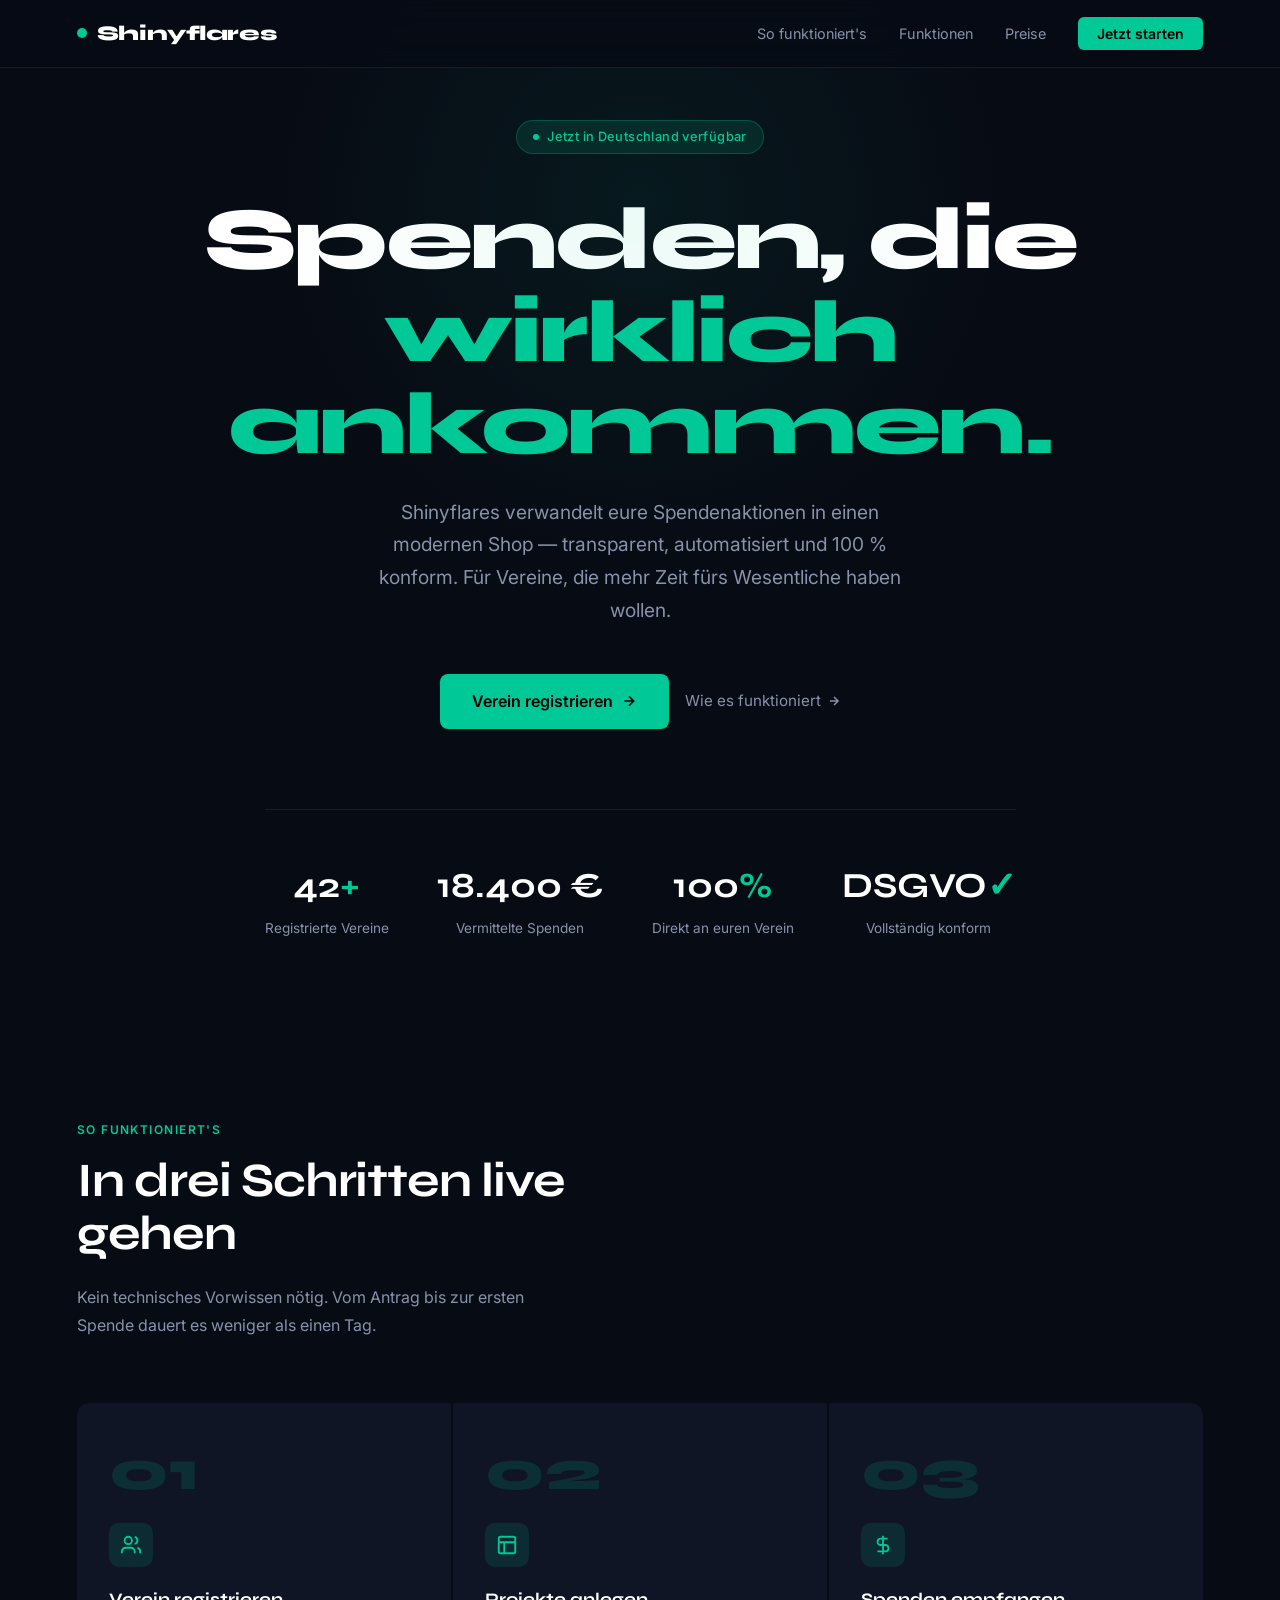
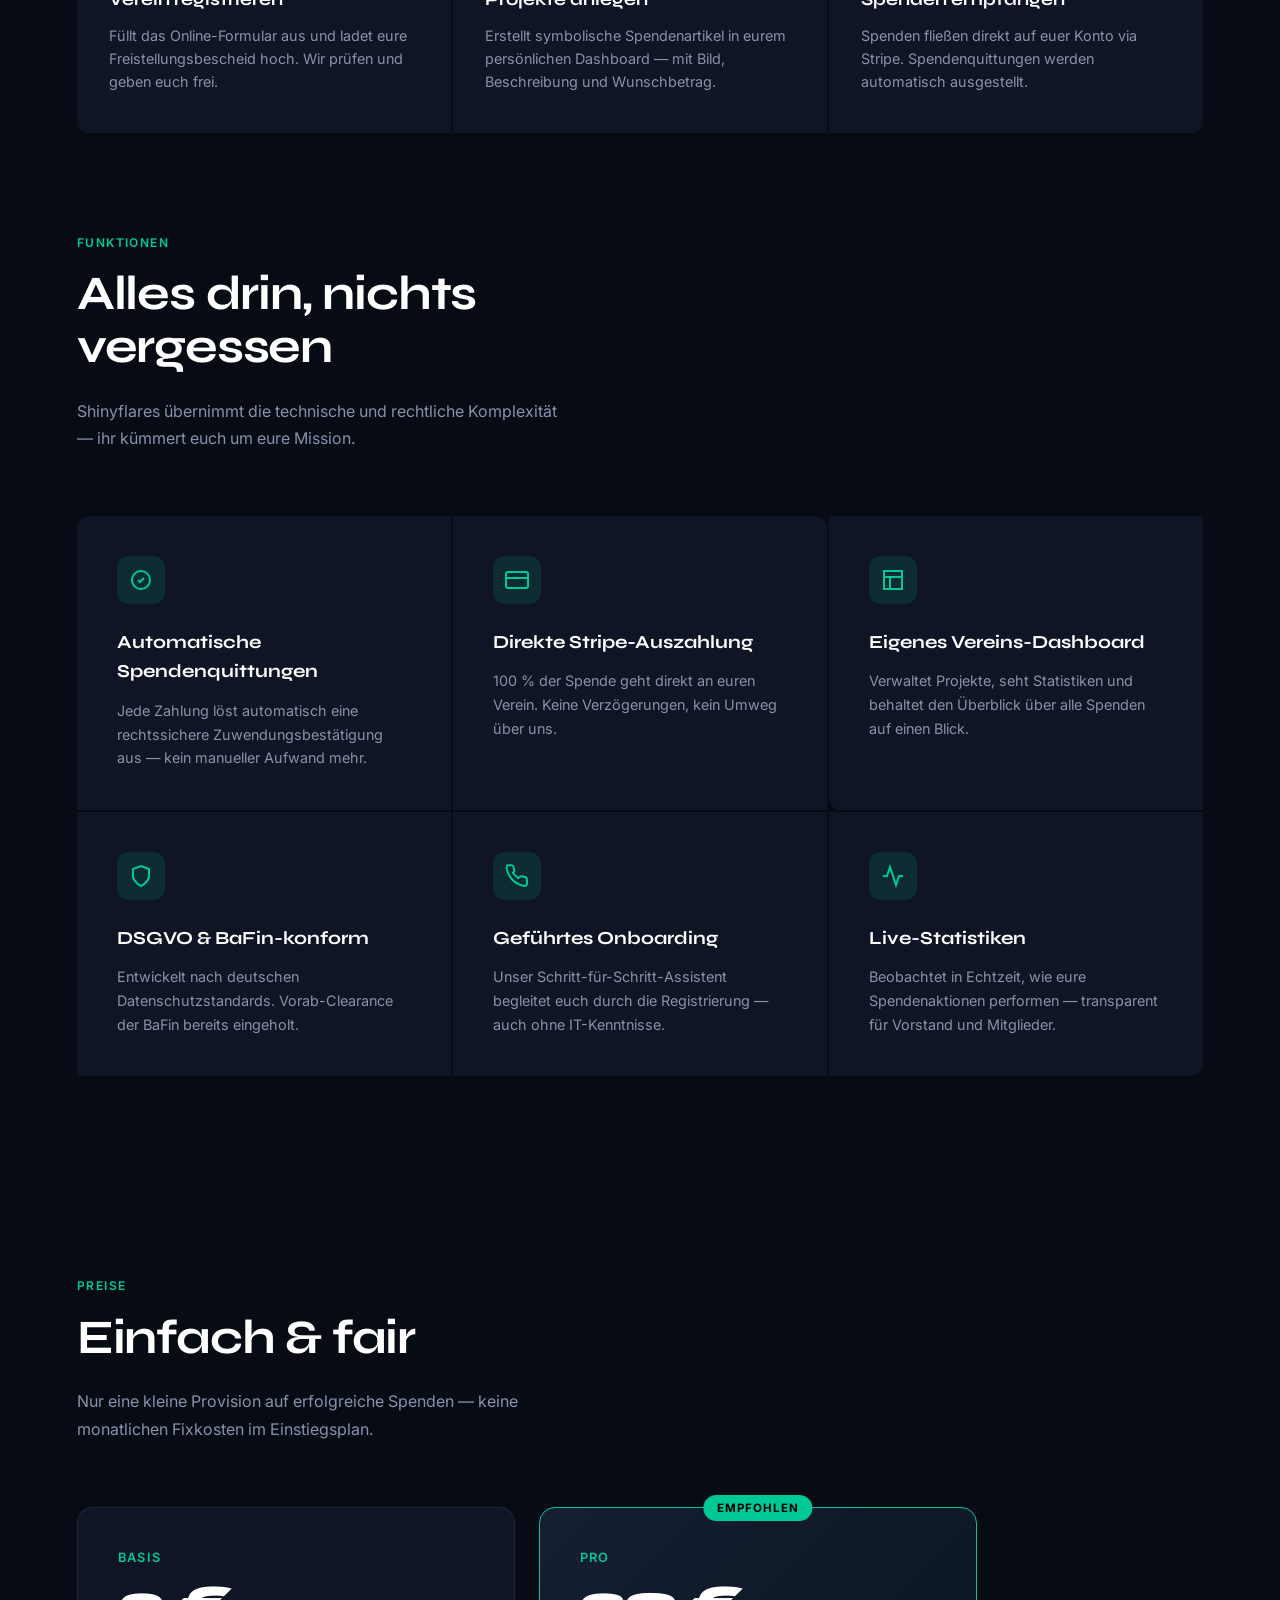
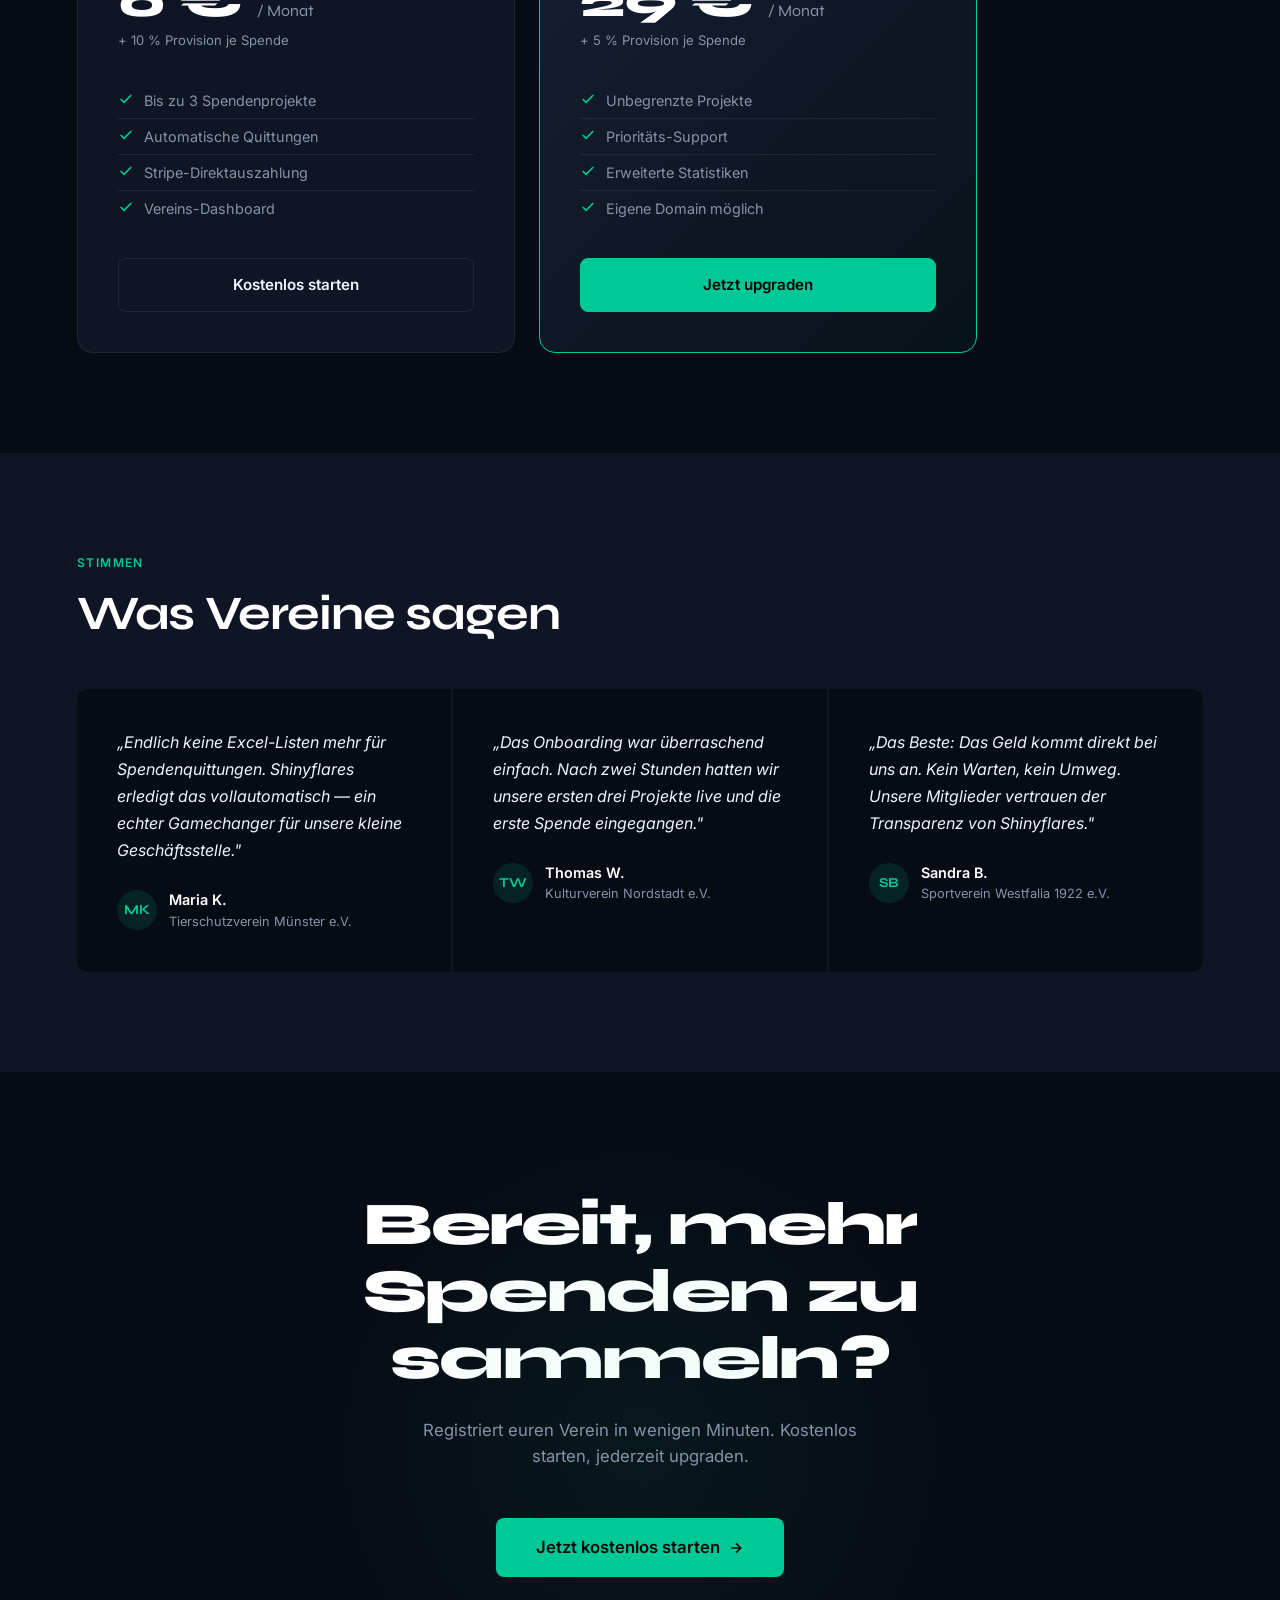
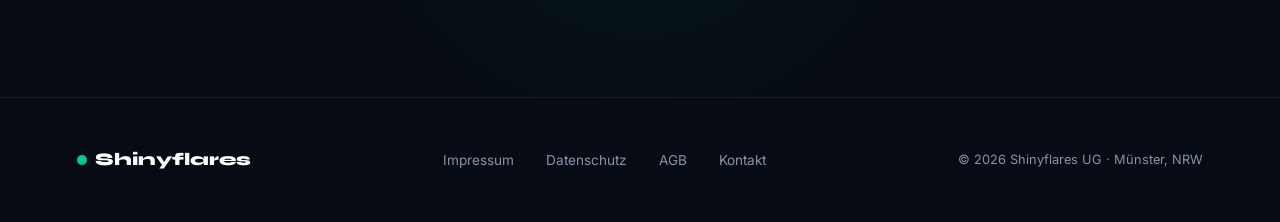
==== index.html @ 1d193307 "Add files via upload" ====
<!DOCTYPE html>
<html lang="de">
<head>
  <meta charset="UTF-8" />
  <meta name="viewport" content="width=device-width, initial-scale=1.0" />
  <title>Shinyflares — Spenden neu gedacht</title>
  <link href="https://fonts.googleapis.com/css2?family=Syne:wght@400;600;700;800&family=Inter:wght@400;500;600&display=swap" rel="stylesheet" />
  <style>
    *, *::before, *::after { box-sizing: border-box; margin: 0; padding: 0; }

    :root {
      --bg: #070B14;
      --surface: #0F1525;
      --surface2: #161E33;
      --accent: #00C896;
      --accent-dim: rgba(0,200,150,0.12);
      --accent-dim2: rgba(0,200,150,0.06);
      --text: #F0F4FF;
      --muted: #8892AA;
      --border: rgba(255,255,255,0.07);
      --white: #ffffff;
    }

    html { scroll-behavior: smooth; }

    body {
      font-family: 'Inter', sans-serif;
      background: var(--bg);
      color: var(--text);
      line-height: 1.6;
      overflow-x: hidden;
    }

    /* NAV */
    nav {
      position: fixed;
      top: 0; left: 0; right: 0;
      z-index: 100;
      display: flex;
      align-items: center;
      justify-content: space-between;
      padding: 0 6vw;
      height: 68px;
      background: rgba(7,11,20,0.85);
      backdrop-filter: blur(16px);
      border-bottom: 1px solid var(--border);
    }

    .nav-logo {
      font-family: 'Syne', sans-serif;
      font-weight: 800;
      font-size: 1.3rem;
      letter-spacing: -0.02em;
      color: var(--white);
      text-decoration: none;
      display: flex;
      align-items: center;
      gap: 10px;
    }

    .logo-dot {
      width: 10px;
      height: 10px;
      border-radius: 50%;
      background: var(--accent);
      display: inline-block;
    }

    .nav-links {
      display: flex;
      align-items: center;
      gap: 2rem;
      list-style: none;
    }

    .nav-links a {
      color: var(--muted);
      text-decoration: none;
      font-size: 0.9rem;
      transition: color 0.2s;
    }

    .nav-links a:hover { color: var(--text); }

    .nav-cta {
      background: var(--accent);
      color: #000 !important;
      padding: 0.5rem 1.2rem;
      border-radius: 6px;
      font-weight: 600 !important;
      font-size: 0.875rem !important;
      transition: opacity 0.2s !important;
    }

    .nav-cta:hover { opacity: 0.85; }

    /* HERO */
    .hero {
      min-height: 100vh;
      display: flex;
      flex-direction: column;
      align-items: center;
      justify-content: center;
      text-align: center;
      padding: 120px 6vw 80px;
      position: relative;
      overflow: hidden;
    }

    .hero::before {
      content: '';
      position: absolute;
      top: -200px;
      left: 50%;
      transform: translateX(-50%);
      width: 800px;
      height: 800px;
      background: radial-gradient(circle, rgba(0,200,150,0.08) 0%, transparent 65%);
      pointer-events: none;
    }

    .hero-badge {
      display: inline-flex;
      align-items: center;
      gap: 8px;
      background: var(--accent-dim);
      border: 1px solid rgba(0,200,150,0.25);
      border-radius: 100px;
      padding: 6px 16px;
      font-size: 0.8rem;
      color: var(--accent);
      font-weight: 500;
      letter-spacing: 0.03em;
      margin-bottom: 2.5rem;
    }

    .hero-badge-dot {
      width: 6px; height: 6px;
      border-radius: 50%;
      background: var(--accent);
      animation: pulse 2s infinite;
    }

    @keyframes pulse {
      0%, 100% { opacity: 1; }
      50% { opacity: 0.3; }
    }

    h1 {
      font-family: 'Syne', sans-serif;
      font-size: clamp(2.8rem, 7vw, 5.5rem);
      font-weight: 800;
      line-height: 1.05;
      letter-spacing: -0.03em;
      color: var(--white);
      max-width: 900px;
      margin-bottom: 1.5rem;
    }

    h1 .accent { color: var(--accent); }

    .hero-sub {
      font-size: clamp(1rem, 2vw, 1.2rem);
      color: var(--muted);
      max-width: 560px;
      margin-bottom: 3rem;
      line-height: 1.7;
    }

    .hero-actions {
      display: flex;
      gap: 1rem;
      align-items: center;
      flex-wrap: wrap;
      justify-content: center;
      margin-bottom: 5rem;
    }

    .btn-primary {
      background: var(--accent);
      color: #000;
      font-weight: 600;
      font-size: 1rem;
      padding: 0.9rem 2rem;
      border-radius: 8px;
      text-decoration: none;
      transition: opacity 0.2s, transform 0.2s;
      display: inline-flex;
      align-items: center;
      gap: 8px;
    }

    .btn-primary:hover { opacity: 0.88; transform: translateY(-1px); }

    .btn-secondary {
      color: var(--muted);
      font-size: 0.95rem;
      text-decoration: none;
      display: inline-flex;
      align-items: center;
      gap: 6px;
      transition: color 0.2s;
    }

    .btn-secondary:hover { color: var(--text); }

    .btn-secondary svg { transition: transform 0.2s; }
    .btn-secondary:hover svg { transform: translateX(3px); }

    /* COUNTER */
    .hero-counter {
      display: flex;
      gap: 3rem;
      border-top: 1px solid var(--border);
      padding-top: 3rem;
      flex-wrap: wrap;
      justify-content: center;
    }

    .counter-item { text-align: center; }

    .counter-num {
      font-family: 'Syne', sans-serif;
      font-size: 2.2rem;
      font-weight: 700;
      color: var(--white);
      display: block;
    }

    .counter-num .unit { color: var(--accent); }

    .counter-label {
      font-size: 0.85rem;
      color: var(--muted);
      margin-top: 4px;
    }

    /* HOW IT WORKS */
    .section {
      padding: 100px 6vw;
    }

    .section-label {
      font-size: 0.75rem;
      font-weight: 600;
      letter-spacing: 0.12em;
      color: var(--accent);
      text-transform: uppercase;
      margin-bottom: 1rem;
    }

    .section-title {
      font-family: 'Syne', sans-serif;
      font-size: clamp(2rem, 4vw, 3rem);
      font-weight: 700;
      color: var(--white);
      letter-spacing: -0.025em;
      line-height: 1.1;
      max-width: 600px;
      margin-bottom: 1.5rem;
    }

    .section-sub {
      color: var(--muted);
      max-width: 480px;
      margin-bottom: 4rem;
      font-size: 1rem;
      line-height: 1.7;
    }

    .steps {
      display: grid;
      grid-template-columns: repeat(auto-fit, minmax(240px, 1fr));
      gap: 2px;
    }

    .step {
      background: var(--surface);
      padding: 2.5rem 2rem;
      position: relative;
    }

    .step:first-child { border-radius: 12px 0 0 12px; }
    .step:last-child { border-radius: 0 12px 12px 0; }

    .step-num {
      font-family: 'Syne', sans-serif;
      font-size: 3.5rem;
      font-weight: 800;
      color: var(--accent-dim);
      line-height: 1;
      margin-bottom: 1.5rem;
      color: rgba(0,200,150,0.15);
    }

    .step-icon {
      width: 44px; height: 44px;
      border-radius: 10px;
      background: var(--accent-dim);
      display: flex;
      align-items: center;
      justify-content: center;
      margin-bottom: 1.2rem;
    }

    .step-icon svg { color: var(--accent); }

    .step h3 {
      font-family: 'Syne', sans-serif;
      font-size: 1.1rem;
      font-weight: 700;
      color: var(--white);
      margin-bottom: 0.6rem;
    }

    .step p {
      font-size: 0.9rem;
      color: var(--muted);
      line-height: 1.6;
    }

    /* FEATURES */
    .features-grid {
      display: grid;
      grid-template-columns: repeat(auto-fit, minmax(300px, 1fr));
      gap: 1.5px;
    }

    .feature-card {
      background: var(--surface);
      padding: 2.5rem;
      transition: background 0.2s;
    }

    .feature-card:hover { background: var(--surface2); }

    .feature-card:first-child { border-radius: 12px 0 0 0; }
    .feature-card:nth-child(2) { border-radius: 0 12px 0 0; }
    .feature-card:nth-child(3) { border-radius: 0 0 0 12px; }
    .feature-card:last-child { border-radius: 0 0 12px 0; }

    .feature-icon {
      width: 48px; height: 48px;
      border-radius: 12px;
      background: var(--accent-dim);
      display: flex;
      align-items: center;
      justify-content: center;
      margin-bottom: 1.5rem;
    }

    .feature-card h3 {
      font-family: 'Syne', sans-serif;
      font-size: 1.15rem;
      font-weight: 700;
      color: var(--white);
      margin-bottom: 0.75rem;
    }

    .feature-card p {
      font-size: 0.9rem;
      color: var(--muted);
      line-height: 1.65;
    }

    /* PRICING */
    .pricing-grid {
      display: grid;
      grid-template-columns: repeat(auto-fit, minmax(280px, 1fr));
      gap: 24px;
      max-width: 900px;
    }

    .pricing-card {
      background: var(--surface);
      border: 1px solid var(--border);
      border-radius: 16px;
      padding: 2.5rem;
      position: relative;
    }

    .pricing-card.featured {
      border-color: var(--accent);
      background: linear-gradient(135deg, var(--surface2), rgba(0,200,150,0.04));
    }

    .pricing-badge {
      position: absolute;
      top: -13px;
      left: 50%;
      transform: translateX(-50%);
      background: var(--accent);
      color: #000;
      font-size: 0.72rem;
      font-weight: 700;
      letter-spacing: 0.08em;
      text-transform: uppercase;
      padding: 4px 14px;
      border-radius: 100px;
      white-space: nowrap;
    }

    .pricing-tier {
      font-size: 0.8rem;
      font-weight: 600;
      letter-spacing: 0.1em;
      text-transform: uppercase;
      color: var(--accent);
      margin-bottom: 0.75rem;
    }

    .pricing-price {
      font-family: 'Syne', sans-serif;
      font-size: 2.8rem;
      font-weight: 800;
      color: var(--white);
      line-height: 1;
      margin-bottom: 0.3rem;
    }

    .pricing-price span {
      font-size: 1rem;
      font-weight: 400;
      color: var(--muted);
    }

    .pricing-note {
      font-size: 0.82rem;
      color: var(--muted);
      margin-bottom: 2rem;
    }

    .pricing-features {
      list-style: none;
      margin-bottom: 2rem;
    }

    .pricing-features li {
      display: flex;
      align-items: flex-start;
      gap: 10px;
      font-size: 0.9rem;
      color: var(--muted);
      padding: 6px 0;
      border-bottom: 1px solid var(--border);
    }

    .pricing-features li:last-child { border-bottom: none; }

    .pricing-features li svg {
      flex-shrink: 0;
      margin-top: 2px;
      color: var(--accent);
    }

    .btn-pricing {
      display: block;
      text-align: center;
      padding: 0.85rem;
      border-radius: 8px;
      font-weight: 600;
      font-size: 0.95rem;
      text-decoration: none;
      transition: all 0.2s;
      border: 1px solid var(--border);
      color: var(--text);
    }

    .btn-pricing:hover { border-color: var(--accent); color: var(--accent); }

    .btn-pricing.featured-btn {
      background: var(--accent);
      color: #000;
      border-color: var(--accent);
    }

    .btn-pricing.featured-btn:hover { opacity: 0.88; }

    /* TESTIMONIAL */
    .testimonials {
      background: var(--surface);
    }

    .testimonial-grid {
      display: grid;
      grid-template-columns: repeat(auto-fit, minmax(300px, 1fr));
      gap: 1.5px;
      margin-top: 3rem;
    }

    .testimonial {
      background: var(--bg);
      padding: 2.5rem;
    }

    .testimonial:first-child { border-radius: 12px 0 0 12px; }
    .testimonial:last-child { border-radius: 0 12px 12px 0; }

    .testimonial-text {
      font-size: 1rem;
      color: var(--text);
      line-height: 1.7;
      margin-bottom: 1.5rem;
      font-style: italic;
    }

    .testimonial-author {
      display: flex;
      align-items: center;
      gap: 12px;
    }

    .avatar {
      width: 40px; height: 40px;
      border-radius: 50%;
      background: var(--accent-dim);
      display: flex;
      align-items: center;
      justify-content: center;
      font-family: 'Syne', sans-serif;
      font-weight: 700;
      font-size: 0.85rem;
      color: var(--accent);
      flex-shrink: 0;
    }

    .author-name {
      font-weight: 600;
      font-size: 0.9rem;
      color: var(--white);
    }

    .author-org {
      font-size: 0.8rem;
      color: var(--muted);
    }

    /* CTA SECTION */
    .cta-section {
      padding: 120px 6vw;
      text-align: center;
      position: relative;
      overflow: hidden;
    }

    .cta-section::before {
      content: '';
      position: absolute;
      bottom: -100px;
      left: 50%;
      transform: translateX(-50%);
      width: 700px;
      height: 700px;
      background: radial-gradient(circle, rgba(0,200,150,0.07) 0%, transparent 65%);
      pointer-events: none;
    }

    .cta-section h2 {
      font-family: 'Syne', sans-serif;
      font-size: clamp(2rem, 5vw, 3.8rem);
      font-weight: 800;
      color: var(--white);
      letter-spacing: -0.03em;
      line-height: 1.1;
      max-width: 700px;
      margin: 0 auto 1.5rem;
    }

    .cta-section p {
      color: var(--muted);
      font-size: 1.05rem;
      max-width: 460px;
      margin: 0 auto 3rem;
    }

    /* FOOTER */
    footer {
      border-top: 1px solid var(--border);
      padding: 3rem 6vw;
      display: flex;
      align-items: center;
      justify-content: space-between;
      flex-wrap: wrap;
      gap: 1.5rem;
    }

    .footer-logo {
      font-family: 'Syne', sans-serif;
      font-weight: 800;
      font-size: 1.1rem;
      color: var(--white);
      display: flex;
      align-items: center;
      gap: 8px;
      text-decoration: none;
    }

    .footer-links {
      display: flex;
      gap: 2rem;
      list-style: none;
      flex-wrap: wrap;
    }

    .footer-links a {
      color: var(--muted);
      font-size: 0.85rem;
      text-decoration: none;
      transition: color 0.2s;
    }

    .footer-links a:hover { color: var(--text); }

    .footer-copy {
      color: var(--muted);
      font-size: 0.8rem;
    }

    /* RESPONSIVE */
    @media (max-width: 700px) {
      .step:first-child { border-radius: 12px 12px 0 0; }
      .step:last-child { border-radius: 0 0 12px 12px; }
      .steps { grid-template-columns: 1fr; }
      nav .nav-links { display: none; }
      .hero-counter { gap: 2rem; }
      .feature-card:first-child { border-radius: 12px 12px 0 0; }
      .feature-card:nth-child(2) { border-radius: 0; }
      .feature-card:nth-child(3) { border-radius: 0; }
      .feature-card:last-child { border-radius: 0 0 12px 12px; }
      .testimonial:first-child { border-radius: 12px 12px 0 0; }
      .testimonial:last-child { border-radius: 0 0 12px 12px; }
    }
  </style>
</head>
<body>

<!-- NAV -->
<nav>
  <a class="nav-logo" href="#">
    <span class="logo-dot"></span>
    Shinyflares
  </a>
  <ul class="nav-links">
    <li><a href="#so-funktionierts">So funktioniert's</a></li>
    <li><a href="#features">Funktionen</a></li>
    <li><a href="#preise">Preise</a></li>
    <li><a href="/web#login" class="nav-cta">Jetzt starten</a></li>
  </ul>
</nav>

<!-- HERO -->
<section class="hero">
  <div class="hero-badge">
    <span class="hero-badge-dot"></span>
    Jetzt in Deutschland verfügbar
  </div>

  <h1>
    Spenden, die<br>
    <span class="accent">wirklich ankommen.</span>
  </h1>

  <p class="hero-sub">
    Shinyflares verwandelt eure Spendenaktionen in einen modernen Shop — 
    transparent, automatisiert und 100 % konform. Für Vereine, die mehr Zeit fürs Wesentliche haben wollen.
  </p>

  <div class="hero-actions">
    <a href="/web#login" class="btn-primary">
      Verein registrieren
      <svg width="16" height="16" viewBox="0 0 24 24" fill="none" stroke="currentColor" stroke-width="2.5"><path d="M5 12h14M12 5l7 7-7 7"/></svg>
    </a>
    <a href="#so-funktionierts" class="btn-secondary">
      Wie es funktioniert
      <svg width="14" height="14" viewBox="0 0 24 24" fill="none" stroke="currentColor" stroke-width="2.5"><path d="M5 12h14M12 5l7 7-7 7"/></svg>
    </a>
  </div>

  <div class="hero-counter">
    <div class="counter-item">
      <span class="counter-num" id="cnt-vereine">0<span class="unit">+</span></span>
      <p class="counter-label">Registrierte Vereine</p>
    </div>
    <div class="counter-item">
      <span class="counter-num" id="cnt-spenden">0 €<span class="unit"></span></span>
      <p class="counter-label">Vermittelte Spenden</p>
    </div>
    <div class="counter-item">
      <span class="counter-num">100<span class="unit">%</span></span>
      <p class="counter-label">Direkt an euren Verein</p>
    </div>
    <div class="counter-item">
      <span class="counter-num">DSGVO<span class="unit">✓</span></span>
      <p class="counter-label">Vollständig konform</p>
    </div>
  </div>
</section>

<!-- HOW IT WORKS -->
<section class="section" id="so-funktionierts">
  <p class="section-label">So funktioniert's</p>
  <h2 class="section-title">In drei Schritten live gehen</h2>
  <p class="section-sub">Kein technisches Vorwissen nötig. Vom Antrag bis zur ersten Spende dauert es weniger als einen Tag.</p>

  <div class="steps">
    <div class="step">
      <div class="step-num">01</div>
      <div class="step-icon">
        <svg width="22" height="22" viewBox="0 0 24 24" fill="none" stroke="currentColor" stroke-width="2"><path d="M16 21v-2a4 4 0 0 0-4-4H6a4 4 0 0 0-4 4v2"/><circle cx="9" cy="7" r="4"/><path d="M22 21v-2a4 4 0 0 0-3-3.87M16 3.13a4 4 0 0 1 0 7.75"/></svg>
      </div>
      <h3>Verein registrieren</h3>
      <p>Füllt das Online-Formular aus und ladet eure Freistellungsbescheid hoch. Wir prüfen und geben euch frei.</p>
    </div>
    <div class="step">
      <div class="step-num">02</div>
      <div class="step-icon">
        <svg width="22" height="22" viewBox="0 0 24 24" fill="none" stroke="currentColor" stroke-width="2"><rect x="3" y="3" width="18" height="18" rx="2"/><path d="M3 9h18M9 21V9"/></svg>
      </div>
      <h3>Projekte anlegen</h3>
      <p>Erstellt symbolische Spendenartikel in eurem persönlichen Dashboard — mit Bild, Beschreibung und Wunschbetrag.</p>
    </div>
    <div class="step">
      <div class="step-num">03</div>
      <div class="step-icon">
        <svg width="22" height="22" viewBox="0 0 24 24" fill="none" stroke="currentColor" stroke-width="2"><path d="M12 2v20M17 5H9.5a3.5 3.5 0 0 0 0 7h5a3.5 3.5 0 0 1 0 7H6"/></svg>
      </div>
      <h3>Spenden empfangen</h3>
      <p>Spenden fließen direkt auf euer Konto via Stripe. Spendenquittungen werden automatisch ausgestellt.</p>
    </div>
  </div>
</section>

<!-- FEATURES -->
<section class="section" id="features" style="padding-top: 0;">
  <p class="section-label">Funktionen</p>
  <h2 class="section-title">Alles drin, nichts vergessen</h2>
  <p class="section-sub">Shinyflares übernimmt die technische und rechtliche Komplexität — ihr kümmert euch um eure Mission.</p>

  <div class="features-grid">
    <div class="feature-card">
      <div class="feature-icon">
        <svg width="24" height="24" viewBox="0 0 24 24" fill="none" stroke="#00C896" stroke-width="2"><path d="M9 12l2 2 4-4m6 2a9 9 0 1 1-18 0 9 9 0 0 1 18 0z"/></svg>
      </div>
      <h3>Automatische Spendenquittungen</h3>
      <p>Jede Zahlung löst automatisch eine rechtssichere Zuwendungsbestätigung aus — kein manueller Aufwand mehr.</p>
    </div>
    <div class="feature-card">
      <div class="feature-icon">
        <svg width="24" height="24" viewBox="0 0 24 24" fill="none" stroke="#00C896" stroke-width="2"><rect x="1" y="4" width="22" height="16" rx="2" ry="2"/><line x1="1" y1="10" x2="23" y2="10"/></svg>
      </div>
      <h3>Direkte Stripe-Auszahlung</h3>
      <p>100 % der Spende geht direkt an euren Verein. Keine Verzögerungen, kein Umweg über uns.</p>
    </div>
    <div class="feature-card">
      <div class="feature-icon">
        <svg width="24" height="24" viewBox="0 0 24 24" fill="none" stroke="#00C896" stroke-width="2"><path d="M3 3h18v18H3zM3 9h18M9 21V9"/></svg>
      </div>
      <h3>Eigenes Vereins-Dashboard</h3>
      <p>Verwaltet Projekte, seht Statistiken und behaltet den Überblick über alle Spenden auf einen Blick.</p>
    </div>
    <div class="feature-card">
      <div class="feature-icon">
        <svg width="24" height="24" viewBox="0 0 24 24" fill="none" stroke="#00C896" stroke-width="2"><path d="M12 22s8-4 8-10V5l-8-3-8 3v7c0 6 8 10 8 10z"/></svg>
      </div>
      <h3>DSGVO & BaFin-konform</h3>
      <p>Entwickelt nach deutschen Datenschutzstandards. Vorab-Clearance der BaFin bereits eingeholt.</p>
    </div>
    <div class="feature-card">
      <div class="feature-icon">
        <svg width="24" height="24" viewBox="0 0 24 24" fill="none" stroke="#00C896" stroke-width="2"><path d="M22 16.92v3a2 2 0 0 1-2.18 2 19.79 19.79 0 0 1-8.63-3.07A19.5 19.5 0 0 1 4.59 12 19.79 19.79 0 0 1 1.52 3.5 2 2 0 0 1 3.5 1.3h3a2 2 0 0 1 2 1.72c.127.96.361 1.903.7 2.81a2 2 0 0 1-.45 2.11L7.91 8.72a16 16 0 0 0 5.37 5.37l1.78-1.34a2 2 0 0 1 2.11-.45c.907.339 1.85.573 2.81.7A2 2 0 0 1 21.73 15z"/></svg>
      </div>
      <h3>Geführtes Onboarding</h3>
      <p>Unser Schritt-für-Schritt-Assistent begleitet euch durch die Registrierung — auch ohne IT-Kenntnisse.</p>
    </div>
    <div class="feature-card">
      <div class="feature-icon">
        <svg width="24" height="24" viewBox="0 0 24 24" fill="none" stroke="#00C896" stroke-width="2"><polyline points="22 12 18 12 15 21 9 3 6 12 2 12"/></svg>
      </div>
      <h3>Live-Statistiken</h3>
      <p>Beobachtet in Echtzeit, wie eure Spendenaktionen performen — transparent für Vorstand und Mitglieder.</p>
    </div>
  </div>
</section>

<!-- PRICING -->
<section class="section" id="preise">
  <p class="section-label">Preise</p>
  <h2 class="section-title">Einfach & fair</h2>
  <p class="section-sub">Nur eine kleine Provision auf erfolgreiche Spenden — keine monatlichen Fixkosten im Einstiegsplan.</p>

  <div class="pricing-grid">
    <div class="pricing-card">
      <p class="pricing-tier">Basis</p>
      <p class="pricing-price">0 € <span>/ Monat</span></p>
      <p class="pricing-note">+ 10 % Provision je Spende</p>
      <ul class="pricing-features">
        <li>
          <svg width="16" height="16" viewBox="0 0 24 24" fill="none" stroke="currentColor" stroke-width="2.5"><path d="M20 6L9 17l-5-5"/></svg>
          Bis zu 3 Spendenprojekte
        </li>
        <li>
          <svg width="16" height="16" viewBox="0 0 24 24" fill="none" stroke="currentColor" stroke-width="2.5"><path d="M20 6L9 17l-5-5"/></svg>
          Automatische Quittungen
        </li>
        <li>
          <svg width="16" height="16" viewBox="0 0 24 24" fill="none" stroke="currentColor" stroke-width="2.5"><path d="M20 6L9 17l-5-5"/></svg>
          Stripe-Direktauszahlung
        </li>
        <li>
          <svg width="16" height="16" viewBox="0 0 24 24" fill="none" stroke="currentColor" stroke-width="2.5"><path d="M20 6L9 17l-5-5"/></svg>
          Vereins-Dashboard
        </li>
      </ul>
      <a href="/web#login" class="btn-pricing">Kostenlos starten</a>
    </div>

    <div class="pricing-card featured">
      <div class="pricing-badge">Empfohlen</div>
      <p class="pricing-tier">Pro</p>
      <p class="pricing-price">29 € <span>/ Monat</span></p>
      <p class="pricing-note">+ 5 % Provision je Spende</p>
      <ul class="pricing-features">
        <li>
          <svg width="16" height="16" viewBox="0 0 24 24" fill="none" stroke="currentColor" stroke-width="2.5"><path d="M20 6L9 17l-5-5"/></svg>
          Unbegrenzte Projekte
        </li>
        <li>
          <svg width="16" height="16" viewBox="0 0 24 24" fill="none" stroke="currentColor" stroke-width="2.5"><path d="M20 6L9 17l-5-5"/></svg>
          Prioritäts-Support
        </li>
        <li>
          <svg width="16" height="16" viewBox="0 0 24 24" fill="none" stroke="currentColor" stroke-width="2.5"><path d="M20 6L9 17l-5-5"/></svg>
          Erweiterte Statistiken
        </li>
        <li>
          <svg width="16" height="16" viewBox="0 0 24 24" fill="none" stroke="currentColor" stroke-width="2.5"><path d="M20 6L9 17l-5-5"/></svg>
          Eigene Domain möglich
        </li>
      </ul>
      <a href="/web#login" class="btn-pricing featured-btn">Jetzt upgraden</a>
    </div>
  </div>
</section>

<!-- TESTIMONIALS -->
<section class="testimonials section" id="stimmen">
  <p class="section-label">Stimmen</p>
  <h2 class="section-title">Was Vereine sagen</h2>

  <div class="testimonial-grid">
    <div class="testimonial">
      <p class="testimonial-text">„Endlich keine Excel-Listen mehr für Spendenquittungen. Shinyflares erledigt das vollautomatisch — ein echter Gamechanger für unsere kleine Geschäftsstelle."</p>
      <div class="testimonial-author">
        <div class="avatar">MK</div>
        <div>
          <p class="author-name">Maria K.</p>
          <p class="author-org">Tierschutzverein Münster e.V.</p>
        </div>
      </div>
    </div>
    <div class="testimonial">
      <p class="testimonial-text">„Das Onboarding war überraschend einfach. Nach zwei Stunden hatten wir unsere ersten drei Projekte live und die erste Spende eingegangen."</p>
      <div class="testimonial-author">
        <div class="avatar">TW</div>
        <div>
          <p class="author-name">Thomas W.</p>
          <p class="author-org">Kulturverein Nordstadt e.V.</p>
        </div>
      </div>
    </div>
    <div class="testimonial">
      <p class="testimonial-text">„Das Beste: Das Geld kommt direkt bei uns an. Kein Warten, kein Umweg. Unsere Mitglieder vertrauen der Transparenz von Shinyflares."</p>
      <div class="testimonial-author">
        <div class="avatar">SB</div>
        <div>
          <p class="author-name">Sandra B.</p>
          <p class="author-org">Sportverein Westfalia 1922 e.V.</p>
        </div>
      </div>
    </div>
  </div>
</section>

<!-- CTA -->
<section class="cta-section">
  <h2>Bereit, mehr Spenden zu sammeln?</h2>
  <p>Registriert euren Verein in wenigen Minuten. Kostenlos starten, jederzeit upgraden.</p>
  <a href="/web#login" class="btn-primary" style="font-size: 1.05rem; padding: 1rem 2.5rem;">
    Jetzt kostenlos starten
    <svg width="16" height="16" viewBox="0 0 24 24" fill="none" stroke="currentColor" stroke-width="2.5"><path d="M5 12h14M12 5l7 7-7 7"/></svg>
  </a>
</section>

<!-- FOOTER -->
<footer>
  <a class="footer-logo" href="#">
    <span class="logo-dot"></span>
    Shinyflares
  </a>
  <ul class="footer-links">
    <li><a href="#">Impressum</a></li>
    <li><a href="#">Datenschutz</a></li>
    <li><a href="#">AGB</a></li>
    <li><a href="mailto:info@shinyflares.com">Kontakt</a></li>
  </ul>
  <p class="footer-copy">© 2026 Shinyflares UG · Münster, NRW</p>
</footer>

<script>
  function animateCounter(el, target, suffix, duration) {
    let start = 0;
    const step = target / (duration / 16);
    const timer = setInterval(() => {
      start += step;
      if (start >= target) {
        start = target;
        clearInterval(timer);
      }
      el.innerHTML = Math.round(start).toLocaleString('de-DE') + suffix;
    }, 16);
  }

  const observer = new IntersectionObserver((entries) => {
    entries.forEach(e => {
      if (e.isIntersecting) {
        animateCounter(document.getElementById('cnt-vereine'), 42, '<span class="unit">+</span>', 1200);
        animateCounter(document.getElementById('cnt-spenden'), 18400, ' €', 1800);
        observer.disconnect();
      }
    });
  }, { threshold: 0.3 });

  observer.observe(document.querySelector('.hero-counter'));
</script>
</body>
</html>
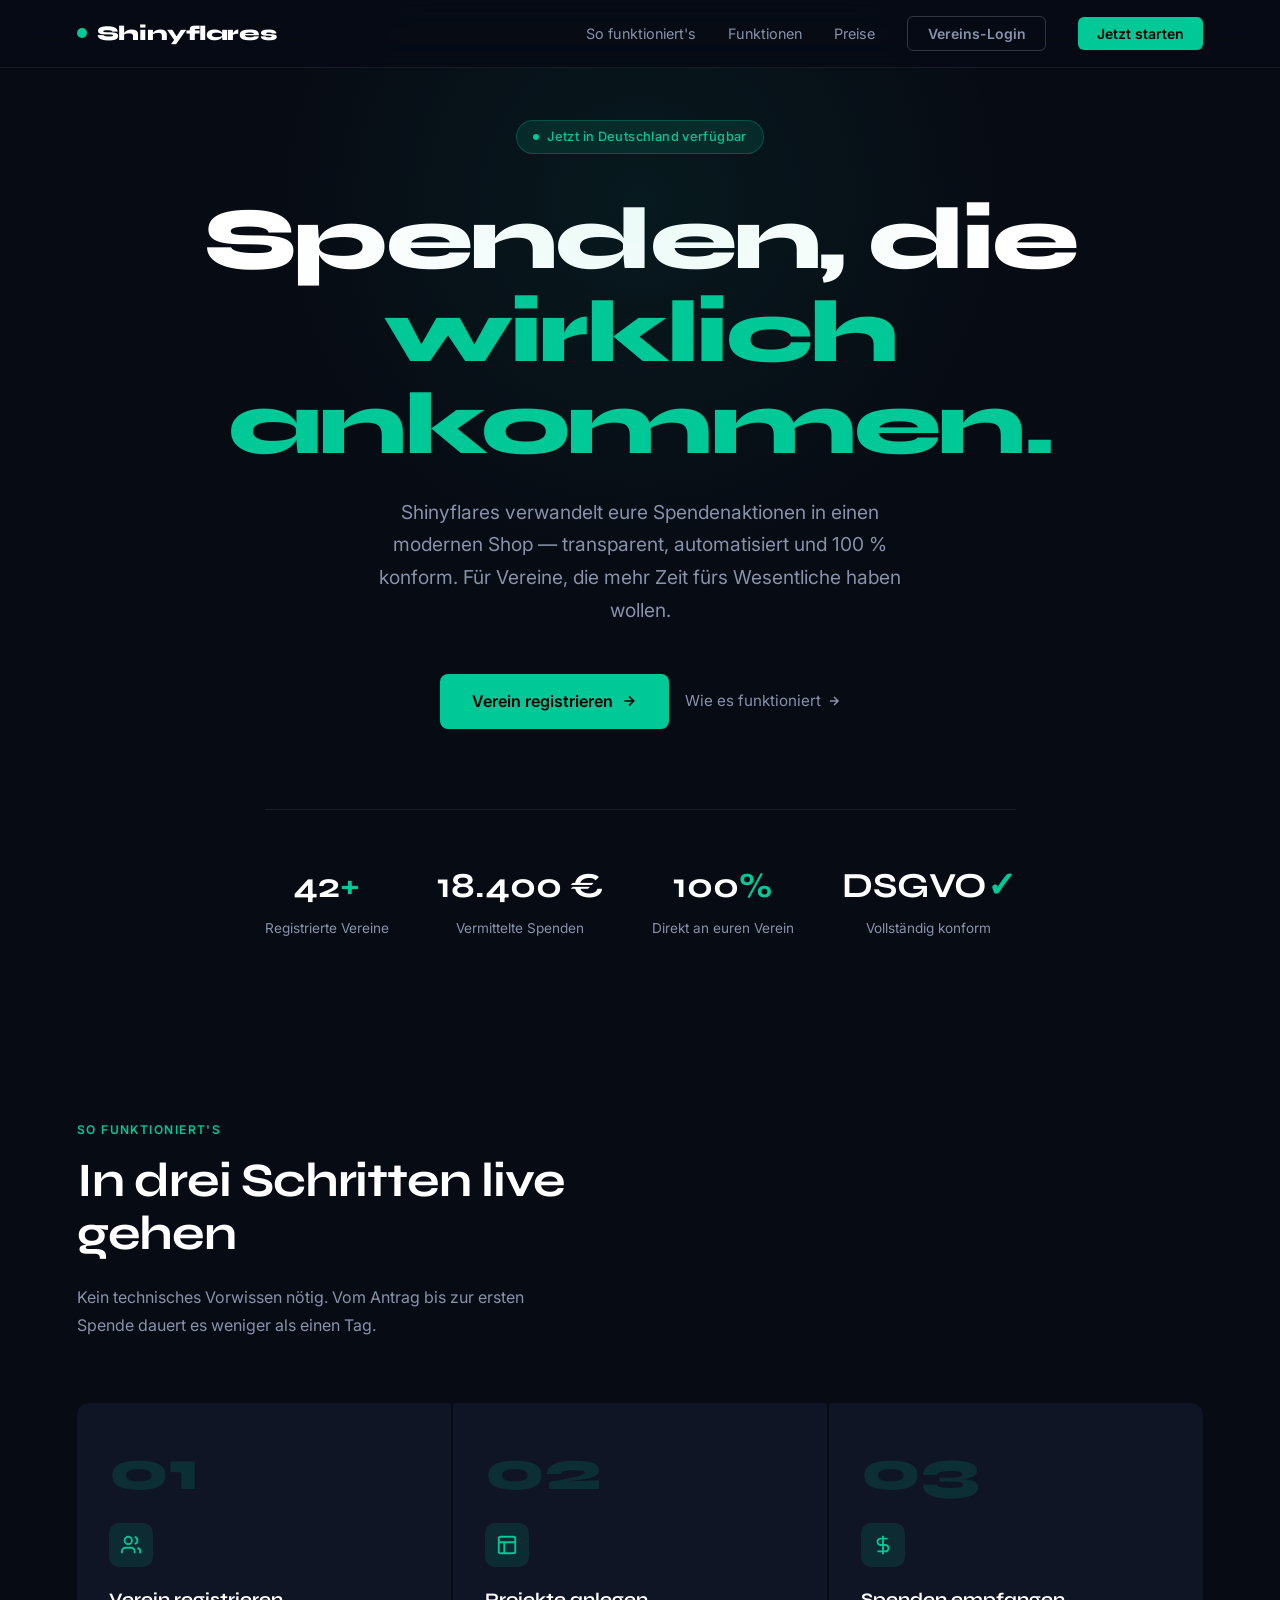
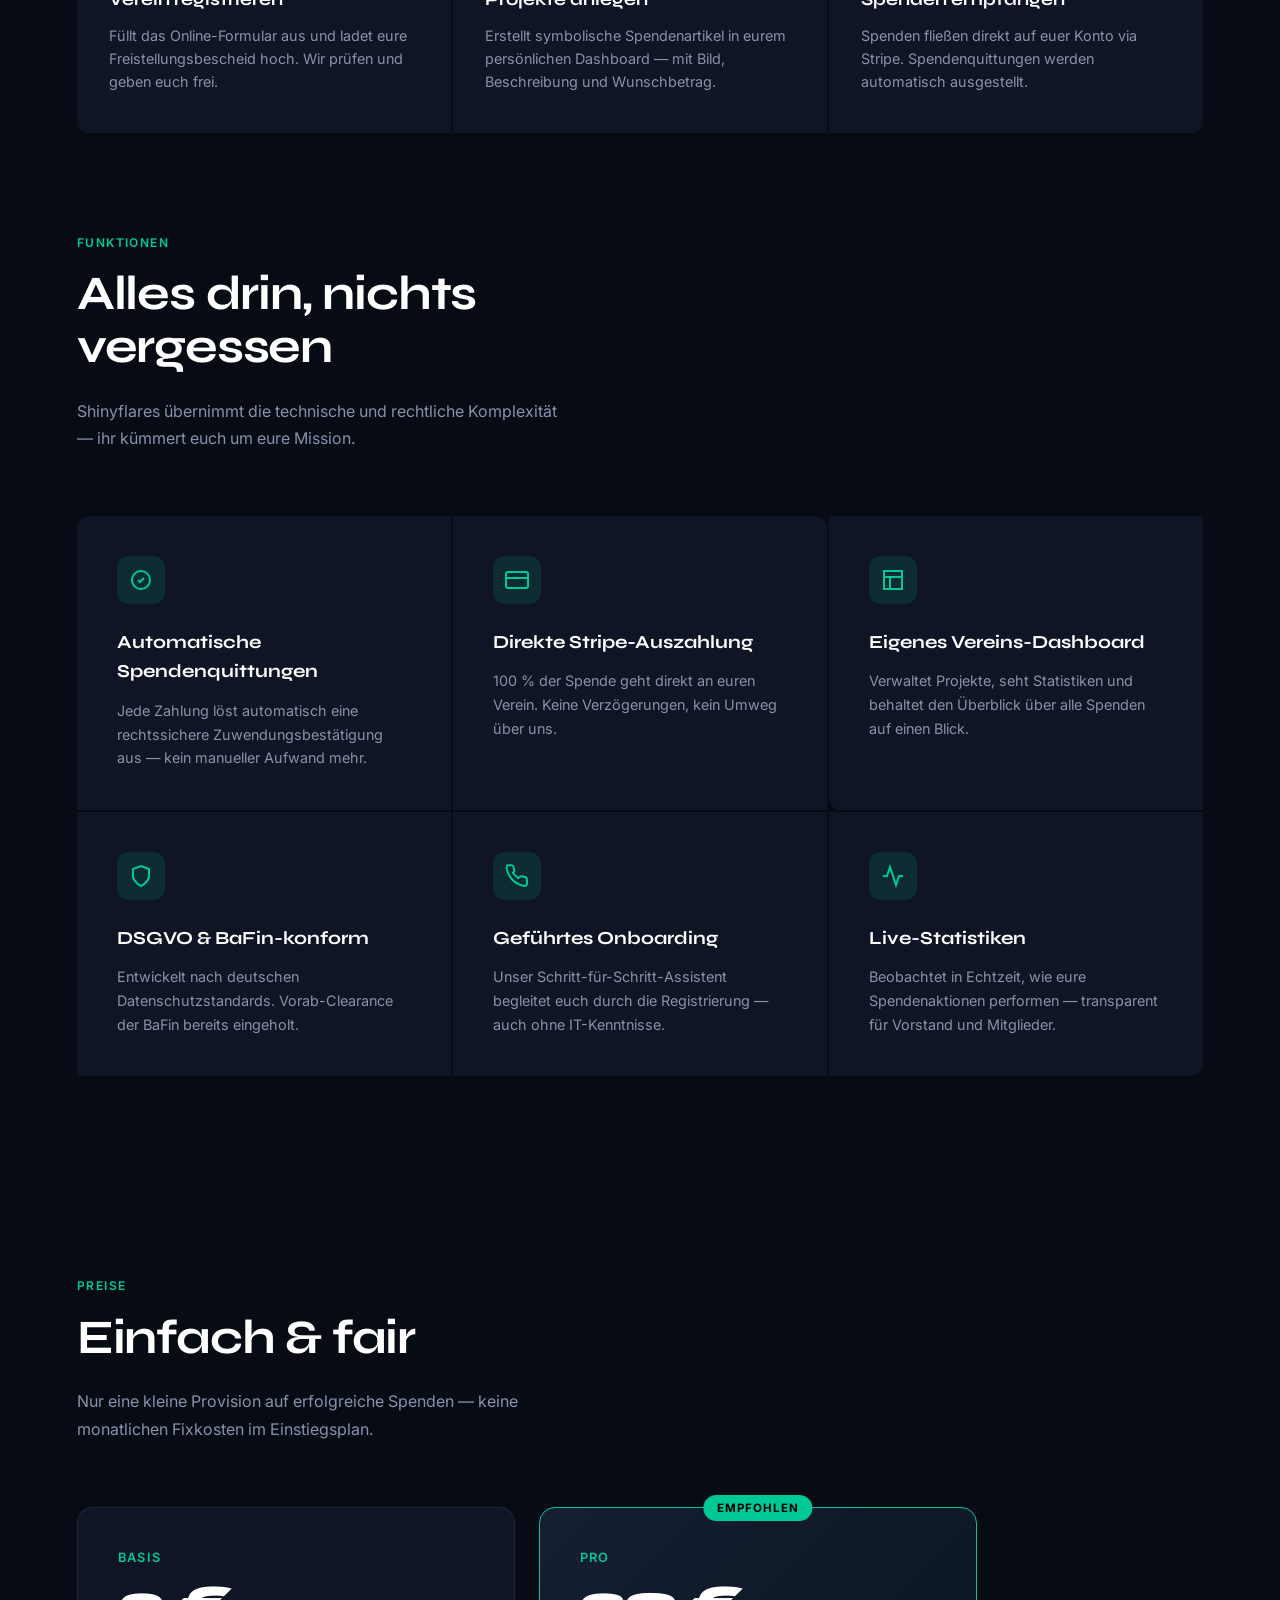
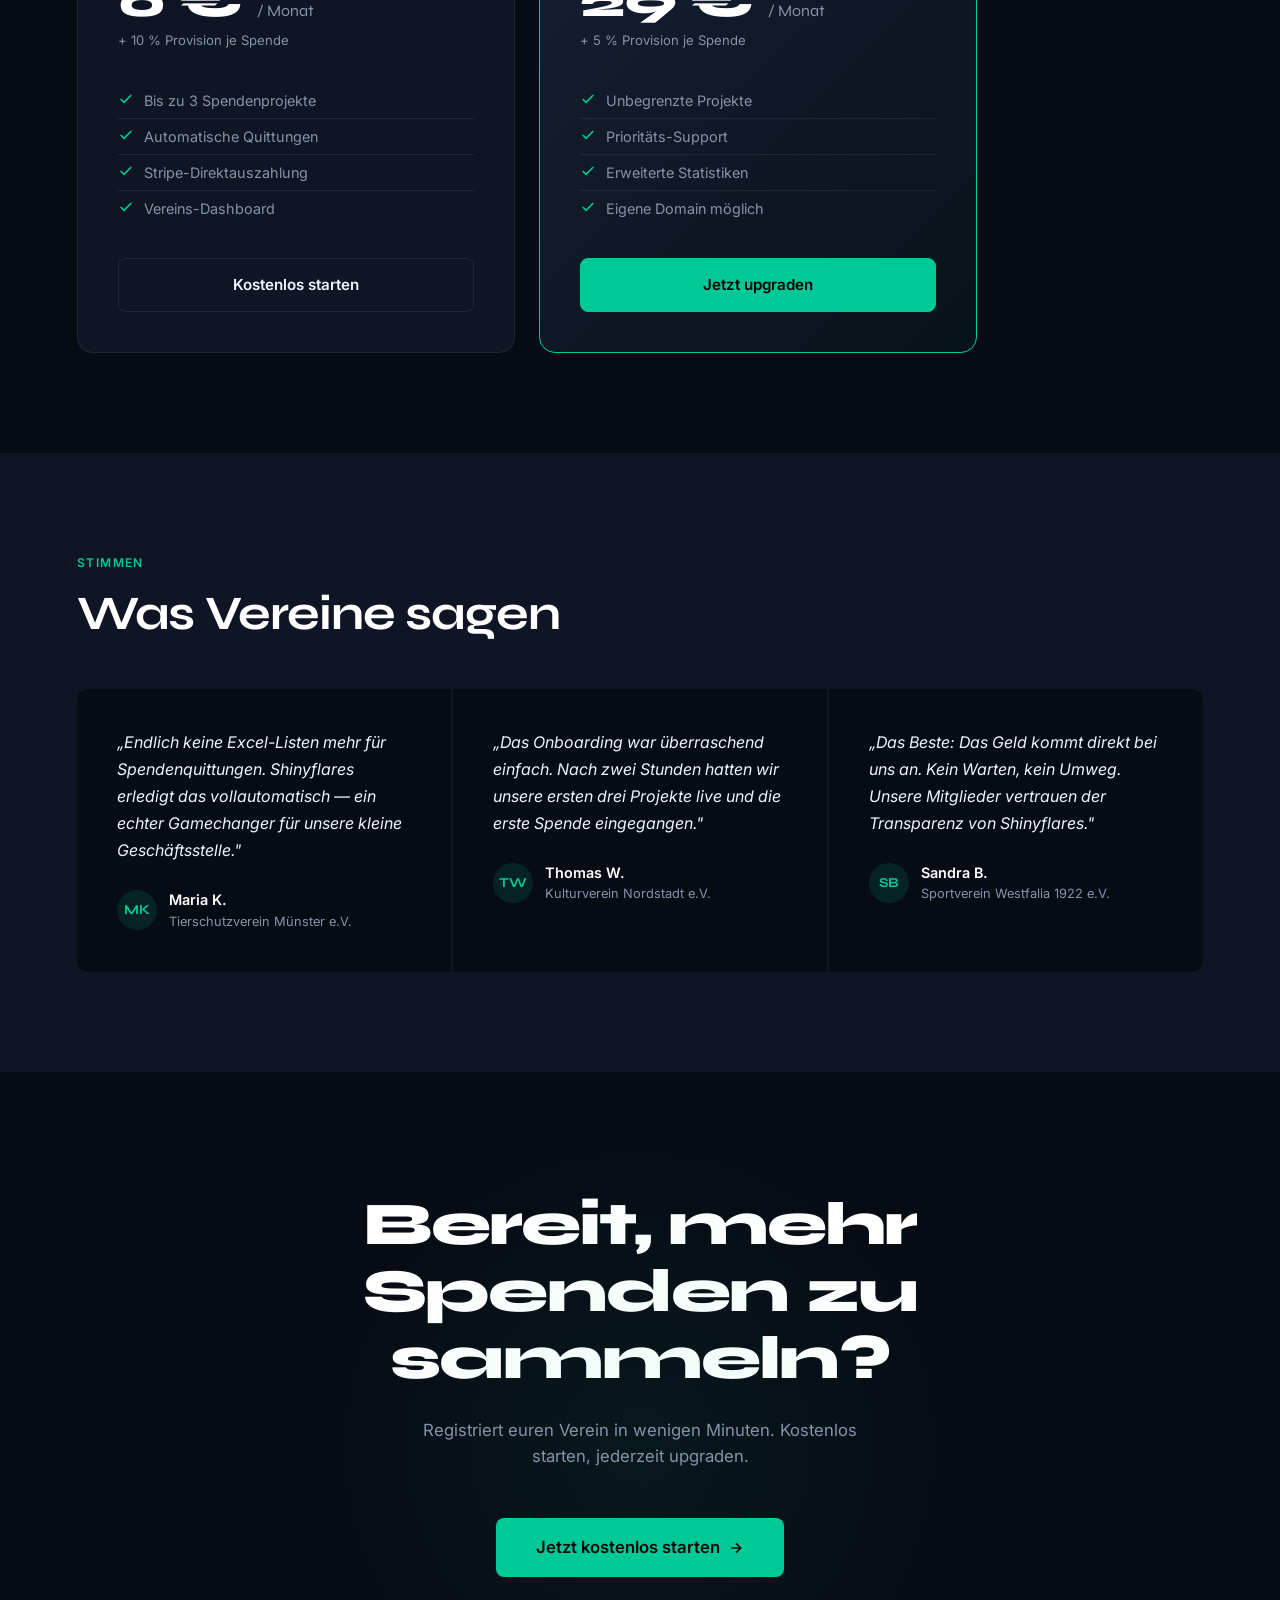
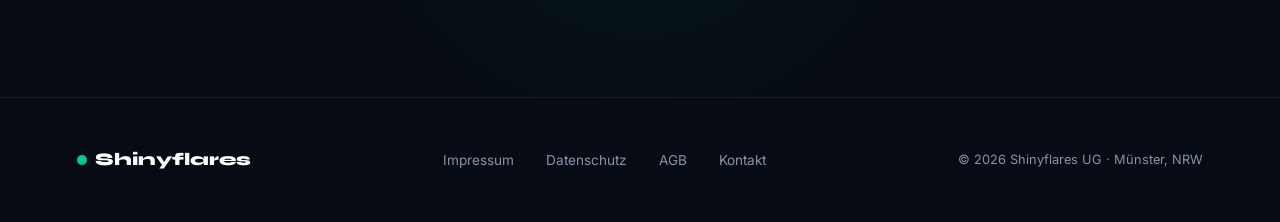
==== commit 315551be: "feat(nav): Vereins-Login Button in Navbar hinzugefügt" ====
--- a/index.html
+++ b/index.html
@@ -81,6 +81,19 @@
     }
 
     .nav-links a:hover { color: var(--text); }
+
+    .nav-login {
+      background: transparent;
+      color: var(--muted) !important;
+      padding: 0.5rem 1.2rem;
+      border-radius: 6px;
+      border: 1px solid rgba(255,255,255,0.18);
+      font-weight: 600 !important;
+      font-size: 0.875rem !important;
+      transition: color 0.2s, border-color 0.2s !important;
+    }
+
+    .nav-login:hover { color: var(--white) !important; border-color: rgba(255,255,255,0.4); }
 
     .nav-cta {
       background: var(--accent);
@@ -644,7 +657,8 @@
     <li><a href="#so-funktionierts">So funktioniert's</a></li>
     <li><a href="#features">Funktionen</a></li>
     <li><a href="#preise">Preise</a></li>
-    <li><a href="/web#login" class="nav-cta">Jetzt starten</a></li>
+    <li><a href="/my/login" class="nav-login">Vereins-Login</a></li>
+    <li><a href="/shinyflares/onboarding/schritt1" class="nav-cta">Jetzt starten</a></li>
   </ul>
 </nav>
 
@@ -666,7 +680,7 @@
   </p>
 
   <div class="hero-actions">
-    <a href="/web#login" class="btn-primary">
+    <a href="/shinyflares/onboarding/schritt1" class="btn-primary">
       Verein registrieren
       <svg width="16" height="16" viewBox="0 0 24 24" fill="none" stroke="currentColor" stroke-width="2.5"><path d="M5 12h14M12 5l7 7-7 7"/></svg>
     </a>
@@ -811,7 +825,7 @@
           Vereins-Dashboard
         </li>
       </ul>
-      <a href="/web#login" class="btn-pricing">Kostenlos starten</a>
+      <a href="/shinyflares/onboarding/schritt1" class="btn-pricing">Kostenlos starten</a>
     </div>
 
     <div class="pricing-card featured">
@@ -837,7 +851,7 @@
           Eigene Domain möglich
         </li>
       </ul>
-      <a href="/web#login" class="btn-pricing featured-btn">Jetzt upgraden</a>
+      <a href="/shinyflares/onboarding/schritt1" class="btn-pricing featured-btn">Jetzt upgraden</a>
     </div>
   </div>
 </section>
@@ -885,7 +899,7 @@
 <section class="cta-section">
   <h2>Bereit, mehr Spenden zu sammeln?</h2>
   <p>Registriert euren Verein in wenigen Minuten. Kostenlos starten, jederzeit upgraden.</p>
-  <a href="/web#login" class="btn-primary" style="font-size: 1.05rem; padding: 1rem 2.5rem;">
+  <a href="/shinyflares/onboarding/schritt1" class="btn-primary" style="font-size: 1.05rem; padding: 1rem 2.5rem;">
     Jetzt kostenlos starten
     <svg width="16" height="16" viewBox="0 0 24 24" fill="none" stroke="currentColor" stroke-width="2.5"><path d="M5 12h14M12 5l7 7-7 7"/></svg>
   </a>
@@ -898,9 +912,9 @@
     Shinyflares
   </a>
   <ul class="footer-links">
-    <li><a href="#">Impressum</a></li>
-    <li><a href="#">Datenschutz</a></li>
-    <li><a href="#">AGB</a></li>
+    <li><a href="/impressum">Impressum</a></li>
+<li><a href="/datenschutz">Datenschutz</a></li>
+<li><a href="/agb">AGB</a></li>
     <li><a href="mailto:info@shinyflares.com">Kontakt</a></li>
   </ul>
   <p class="footer-copy">© 2026 Shinyflares UG · Münster, NRW</p>
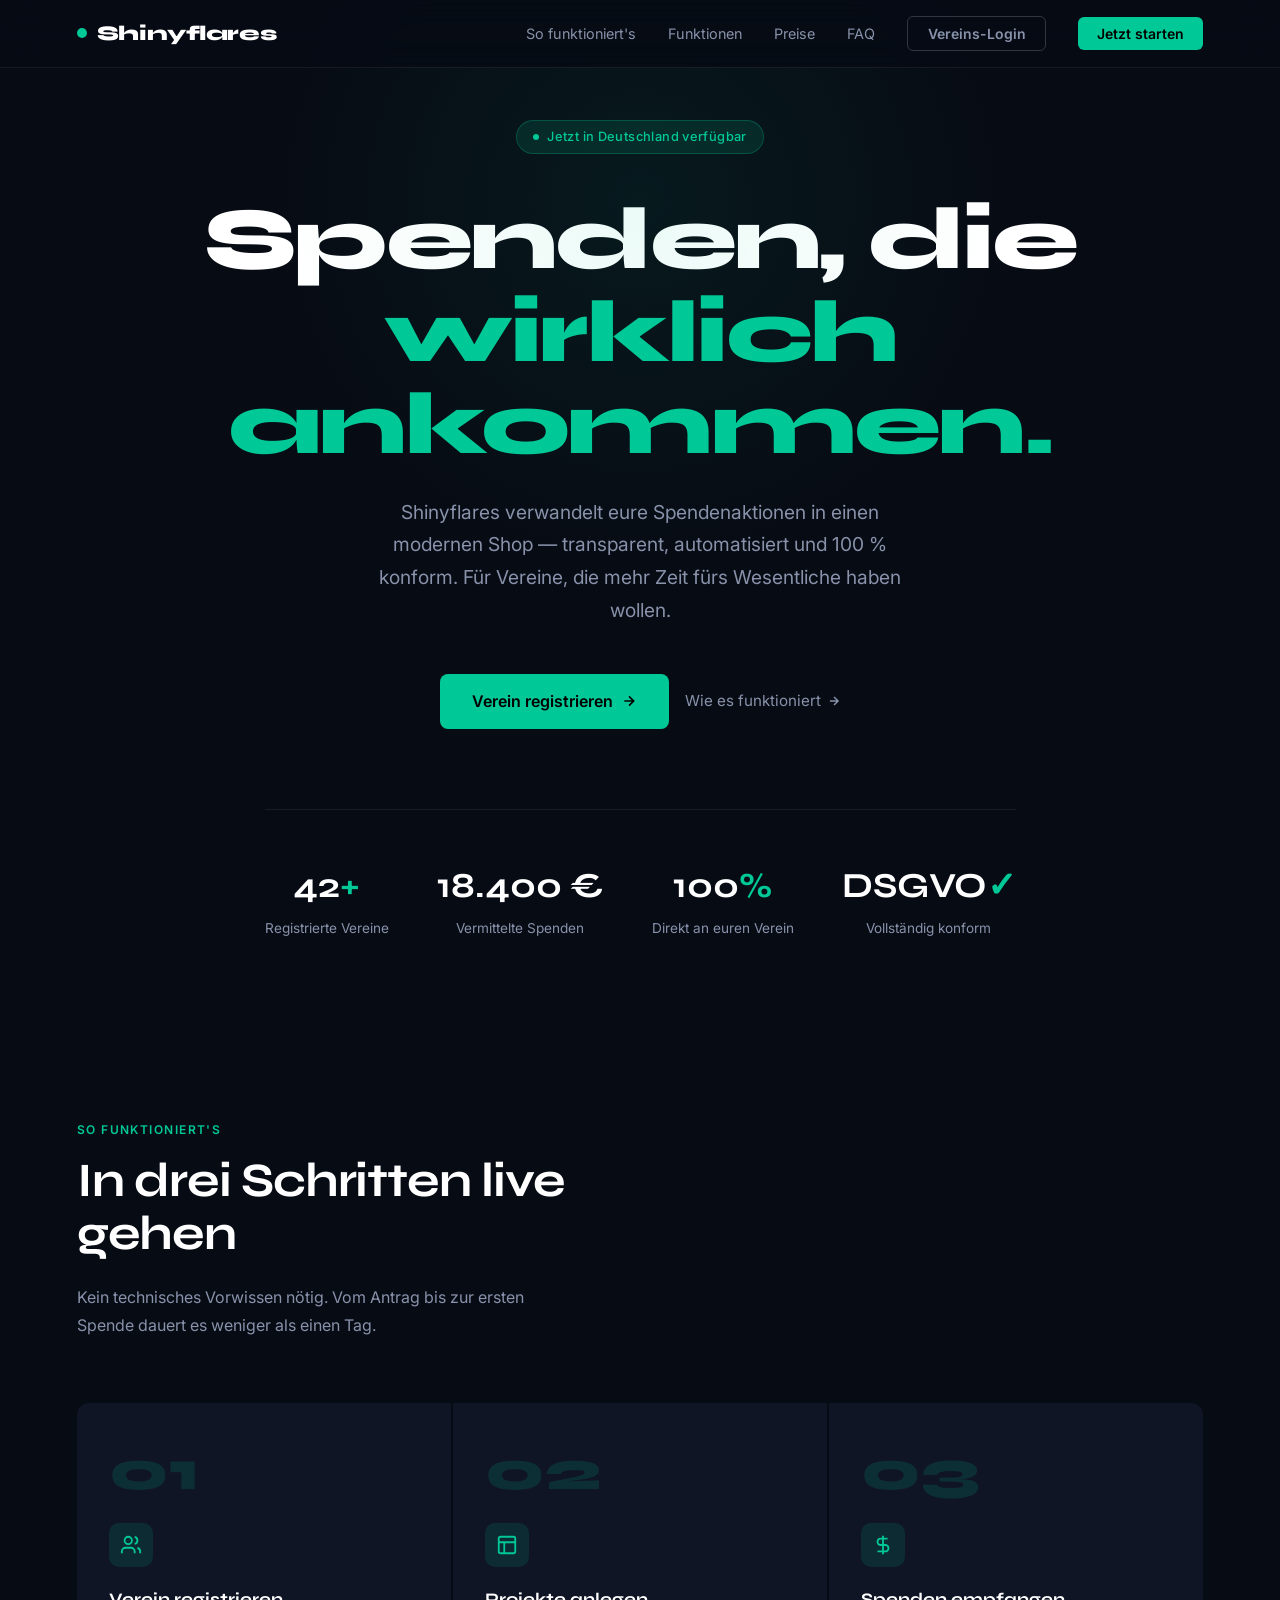
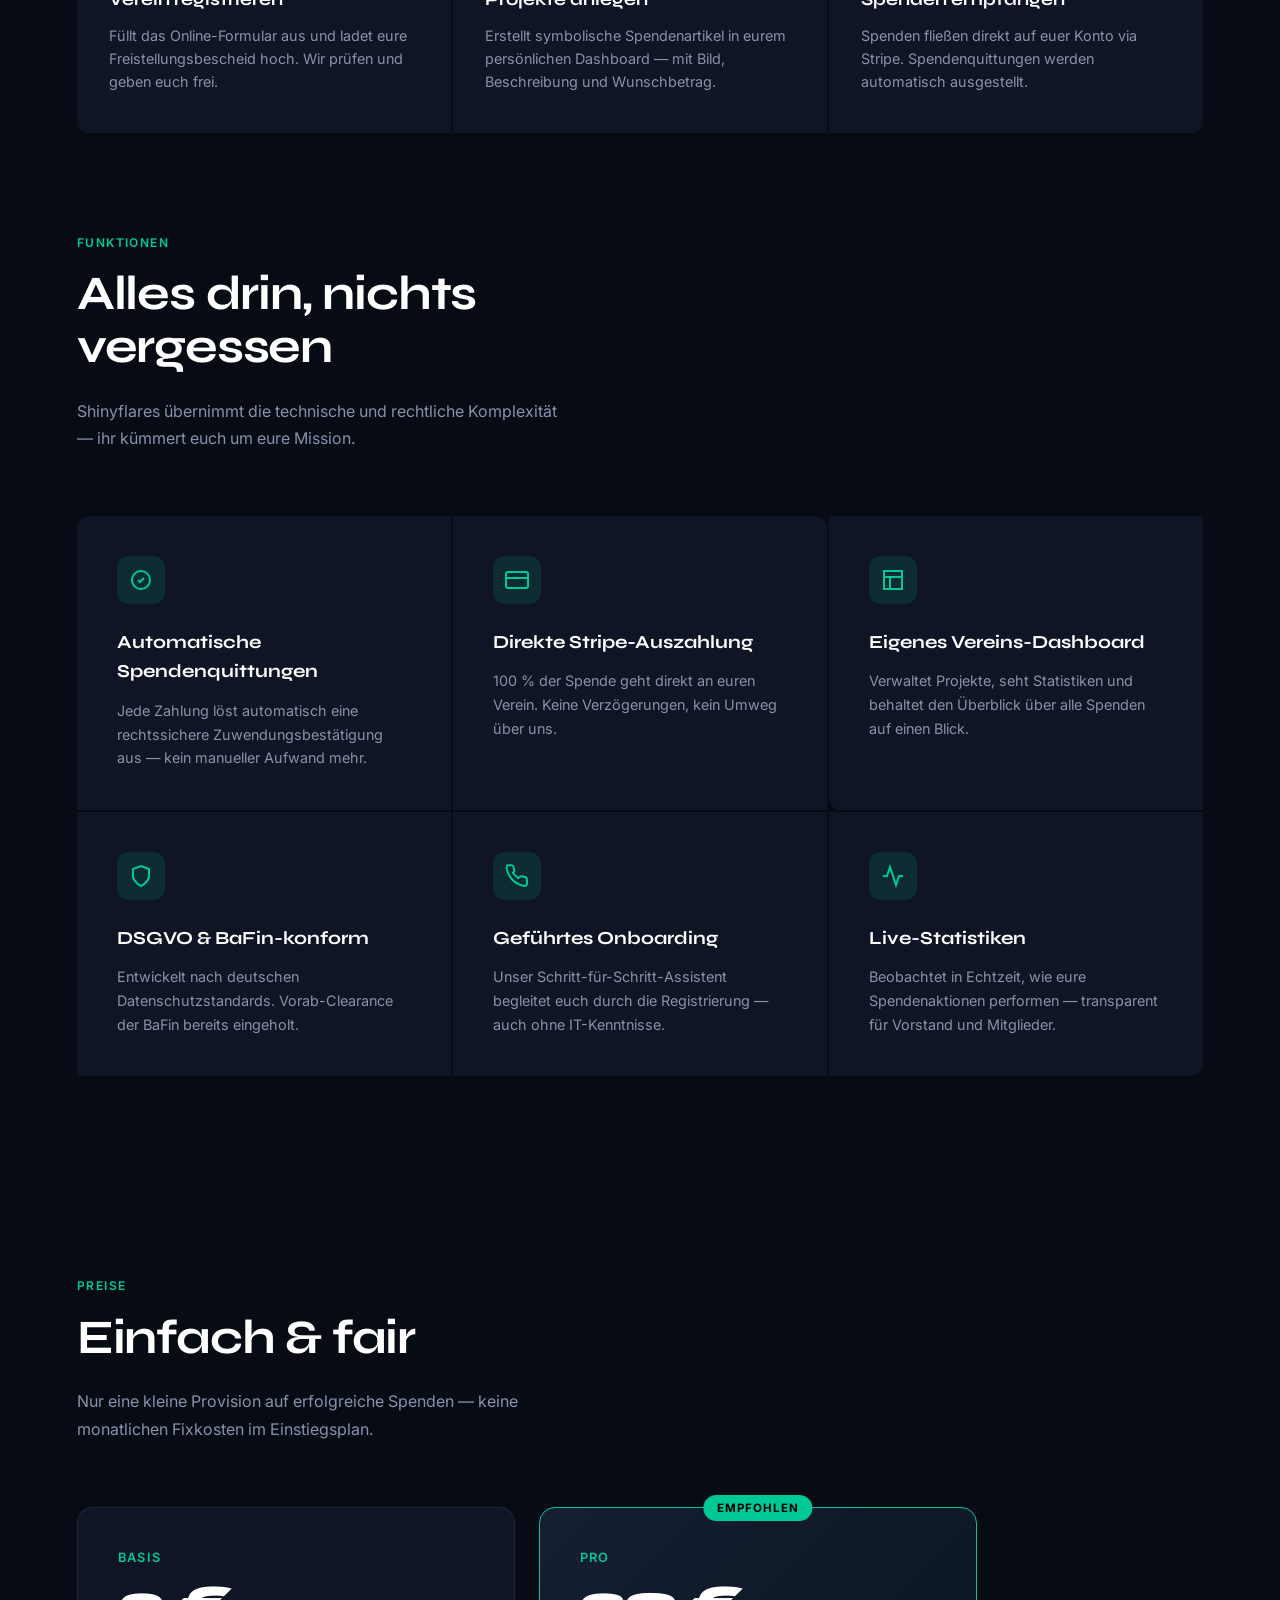
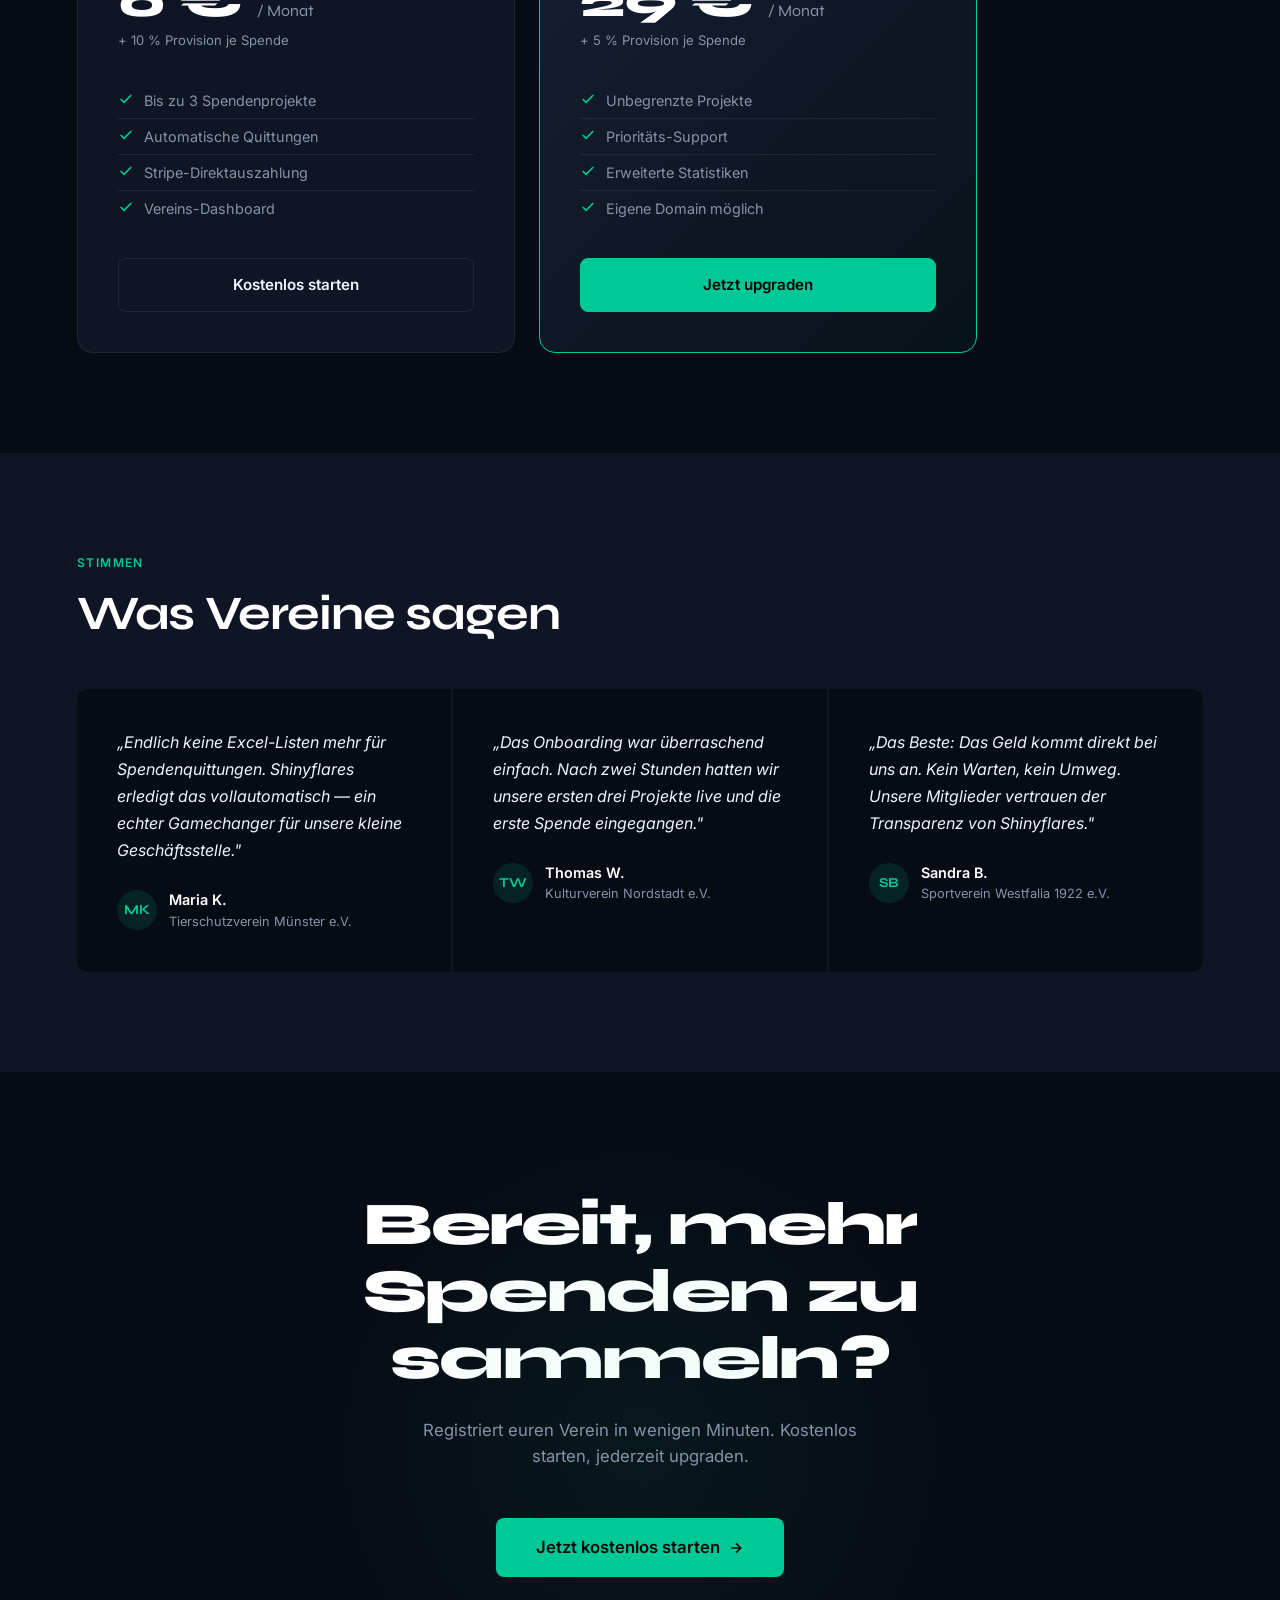
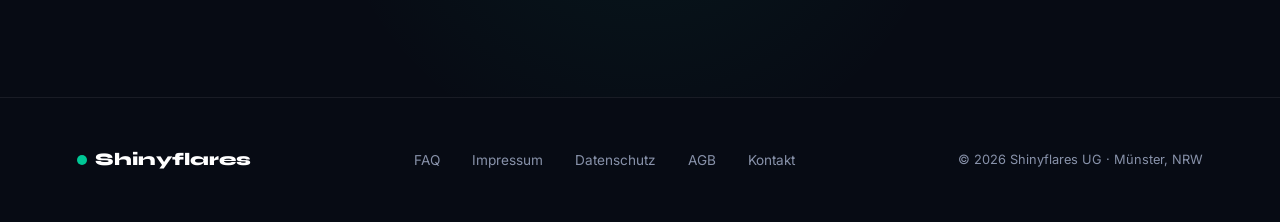
==== commit 73d5cca2: "seo: interne FAQ-Verlinkung + OG-Bild als komprimiertes JPG - FAQ-Link in Nav (index) und in alle Fo" ====
--- a/index.html
+++ b/index.html
@@ -4,22 +4,26 @@
   <meta charset="UTF-8" />
   <meta name="viewport" content="width=device-width, initial-scale=1.0" />
   <title>Shinyflares — Spenden neu gedacht</title>
+  <meta name="description" content="Shinyflares ist die Spendenplattform für gemeinnützige Vereine in Deutschland: symbolische Spendenshops, 100 % der Spende direkt per Stripe an den Verein und automatische Spendenquittungen." />
+  <link rel="canonical" href="https://shinyflares.com/" />
+
+  <!-- Open Graph -->
+  <meta property="og:type" content="website" />
+  <meta property="og:site_name" content="Shinyflares" />
+  <meta property="og:locale" content="de_DE" />
+  <meta property="og:title" content="Shinyflares — Spenden neu gedacht" />
+  <meta property="og:description" content="Die Spendenplattform für gemeinnützige Vereine: symbolische Spendenshops, 100 % der Spende direkt per Stripe an den Verein, automatische Spendenquittungen." />
+  <meta property="og:url" content="https://shinyflares.com/" />
+  <meta property="og:image" content="https://shinyflares.com/assets/img/og-default.jpg" />
+  <meta property="og:image:width" content="1200" />
+  <meta property="og:image:height" content="630" />
+  <meta name="twitter:card" content="summary_large_image" />
+
   <link href="https://fonts.googleapis.com/css2?family=Syne:wght@400;600;700;800&family=Inter:wght@400;500;600&display=swap" rel="stylesheet" />
+  <!-- Zentrale Design-Tokens (Single Source of Truth, geteilt mit Odoo-Shop) -->
+  <link rel="stylesheet" href="/assets/css/brand-tokens.css" />
   <style>
     *, *::before, *::after { box-sizing: border-box; margin: 0; padding: 0; }
-
-    :root {
-      --bg: #070B14;
-      --surface: #0F1525;
-      --surface2: #161E33;
-      --accent: #00C896;
-      --accent-dim: rgba(0,200,150,0.12);
-      --accent-dim2: rgba(0,200,150,0.06);
-      --text: #F0F4FF;
-      --muted: #8892AA;
-      --border: rgba(255,255,255,0.07);
-      --white: #ffffff;
-    }
 
     html { scroll-behavior: smooth; }
 
@@ -644,6 +648,99 @@
       .testimonial:last-child { border-radius: 0 0 12px 12px; }
     }
   </style>
+
+  <!-- Strukturierte Daten -->
+  <script type="application/ld+json">
+  {
+    "@context": "https://schema.org",
+    "@type": "Organization",
+    "name": "Shinyflares UG (haftungsbeschränkt)",
+    "alternateName": "Shinyflares",
+    "url": "https://shinyflares.com/",
+    "image": "https://shinyflares.com/assets/img/og-default.jpg",
+    "email": "info@shinyflares.com",
+    "address": {
+      "@type": "PostalAddress",
+      "addressLocality": "Münster",
+      "addressRegion": "Nordrhein-Westfalen",
+      "addressCountry": "DE"
+    },
+    "contactPoint": {
+      "@type": "ContactPoint",
+      "email": "info@shinyflares.com",
+      "contactType": "customer support",
+      "areaServed": "DE",
+      "availableLanguage": "de"
+    }
+  }
+  </script>
+
+  <script type="application/ld+json">
+  {
+    "@context": "https://schema.org",
+    "@type": "SoftwareApplication",
+    "name": "Shinyflares",
+    "applicationCategory": "BusinessApplication",
+    "operatingSystem": "Web",
+    "url": "https://shinyflares.com/",
+    "description": "Spendenplattform für gemeinnützige Vereine in Deutschland: symbolische Spendenshops, direkte Auszahlung per Stripe Connect an den Verein und automatische Zuwendungsbestätigungen.",
+    "inLanguage": "de",
+    "provider": {
+      "@type": "Organization",
+      "name": "Shinyflares UG (haftungsbeschränkt)",
+      "url": "https://shinyflares.com/"
+    },
+    "offers": [
+      {
+        "@type": "Offer",
+        "name": "Basis",
+        "price": "0",
+        "priceCurrency": "EUR",
+        "description": "0 € pro Monat zzgl. 10 % Provision je vermittelter Spende, bis zu 3 Spendenprojekte."
+      },
+      {
+        "@type": "Offer",
+        "name": "Pro",
+        "price": "29",
+        "priceCurrency": "EUR",
+        "description": "29 € pro Monat zzgl. 5 % Provision je vermittelter Spende, unbegrenzte Projekte und erweiterte Statistiken."
+      }
+    ]
+  }
+  </script>
+
+  <!-- HowTo: Text wortgleich mit dem sichtbaren Abschnitt "In drei Schritten live gehen" -->
+  <script type="application/ld+json">
+  {
+    "@context": "https://schema.org",
+    "@type": "HowTo",
+    "name": "In drei Schritten live gehen",
+    "description": "Kein technisches Vorwissen nötig. Vom Antrag bis zur ersten Spende dauert es weniger als einen Tag.",
+    "step": [
+      {
+        "@type": "HowToStep",
+        "position": 1,
+        "name": "Verein registrieren",
+        "text": "Füllt das Online-Formular aus und ladet eure Freistellungsbescheid hoch. Wir prüfen und geben euch frei.",
+        "url": "https://shinyflares.com/#so-funktionierts"
+      },
+      {
+        "@type": "HowToStep",
+        "position": 2,
+        "name": "Projekte anlegen",
+        "text": "Erstellt symbolische Spendenartikel in eurem persönlichen Dashboard — mit Bild, Beschreibung und Wunschbetrag.",
+        "url": "https://shinyflares.com/#so-funktionierts"
+      },
+      {
+        "@type": "HowToStep",
+        "position": 3,
+        "name": "Spenden empfangen",
+        "text": "Spenden fließen direkt auf euer Konto via Stripe. Spendenquittungen werden automatisch ausgestellt.",
+        "url": "https://shinyflares.com/#so-funktionierts"
+      }
+    ]
+  }
+  </script>
 </head>
 <body>
 
@@ -657,6 +754,7 @@
     <li><a href="#so-funktionierts">So funktioniert's</a></li>
     <li><a href="#features">Funktionen</a></li>
     <li><a href="#preise">Preise</a></li>
+    <li><a href="/faq">FAQ</a></li>
     <li><a href="/my/login" class="nav-login">Vereins-Login</a></li>
     <li><a href="/shinyflares/onboarding/schritt1" class="nav-cta">Jetzt starten</a></li>
   </ul>
@@ -912,9 +1010,10 @@
     Shinyflares
   </a>
   <ul class="footer-links">
+    <li><a href="/faq">FAQ</a></li>
     <li><a href="/impressum">Impressum</a></li>
-<li><a href="/datenschutz">Datenschutz</a></li>
-<li><a href="/agb">AGB</a></li>
+    <li><a href="/datenschutz">Datenschutz</a></li>
+    <li><a href="/agb">AGB</a></li>
     <li><a href="mailto:info@shinyflares.com">Kontakt</a></li>
   </ul>
   <p class="footer-copy">© 2026 Shinyflares UG · Münster, NRW</p>
--- a/assets/css/brand-tokens.css
+++ b/assets/css/brand-tokens.css
@@ -0,0 +1,26 @@
+/* ============================================================
+   Shinyflares — Zentrale Design-Tokens (Single Source of Truth)
+   Wird von den statischen Seiten UND vom Odoo-Shop eingebunden.
+   Farbe/Font hier ändern → wirkt überall.
+   ============================================================ */
+:root {
+    /* Flächen / Hintergründe (Dark-Theme der Marketing-Seiten) */
+    --bg: #070B14;
+    --surface: #0F1525;
+    --surface2: #161E33;
+
+    /* Marken-Akzent */
+    --accent: #00C896;        /* Füllungen, Buttons, Logo-Dot */
+    --accent-deep: #00936e;   /* Akzent-Text auf hellem Grund (besserer Kontrast) */
+    --accent-dim: rgba(0, 200, 150, 0.12);
+    --accent-dim2: rgba(0, 200, 150, 0.06);
+
+    /* Text */
+    --text: #F0F4FF;
+    --muted: #8892AA;
+    --white: #ffffff;
+
+    /* Linien / Radien */
+    --border: rgba(255, 255, 255, 0.07);
+    --radius-lg: 14px;
+}
